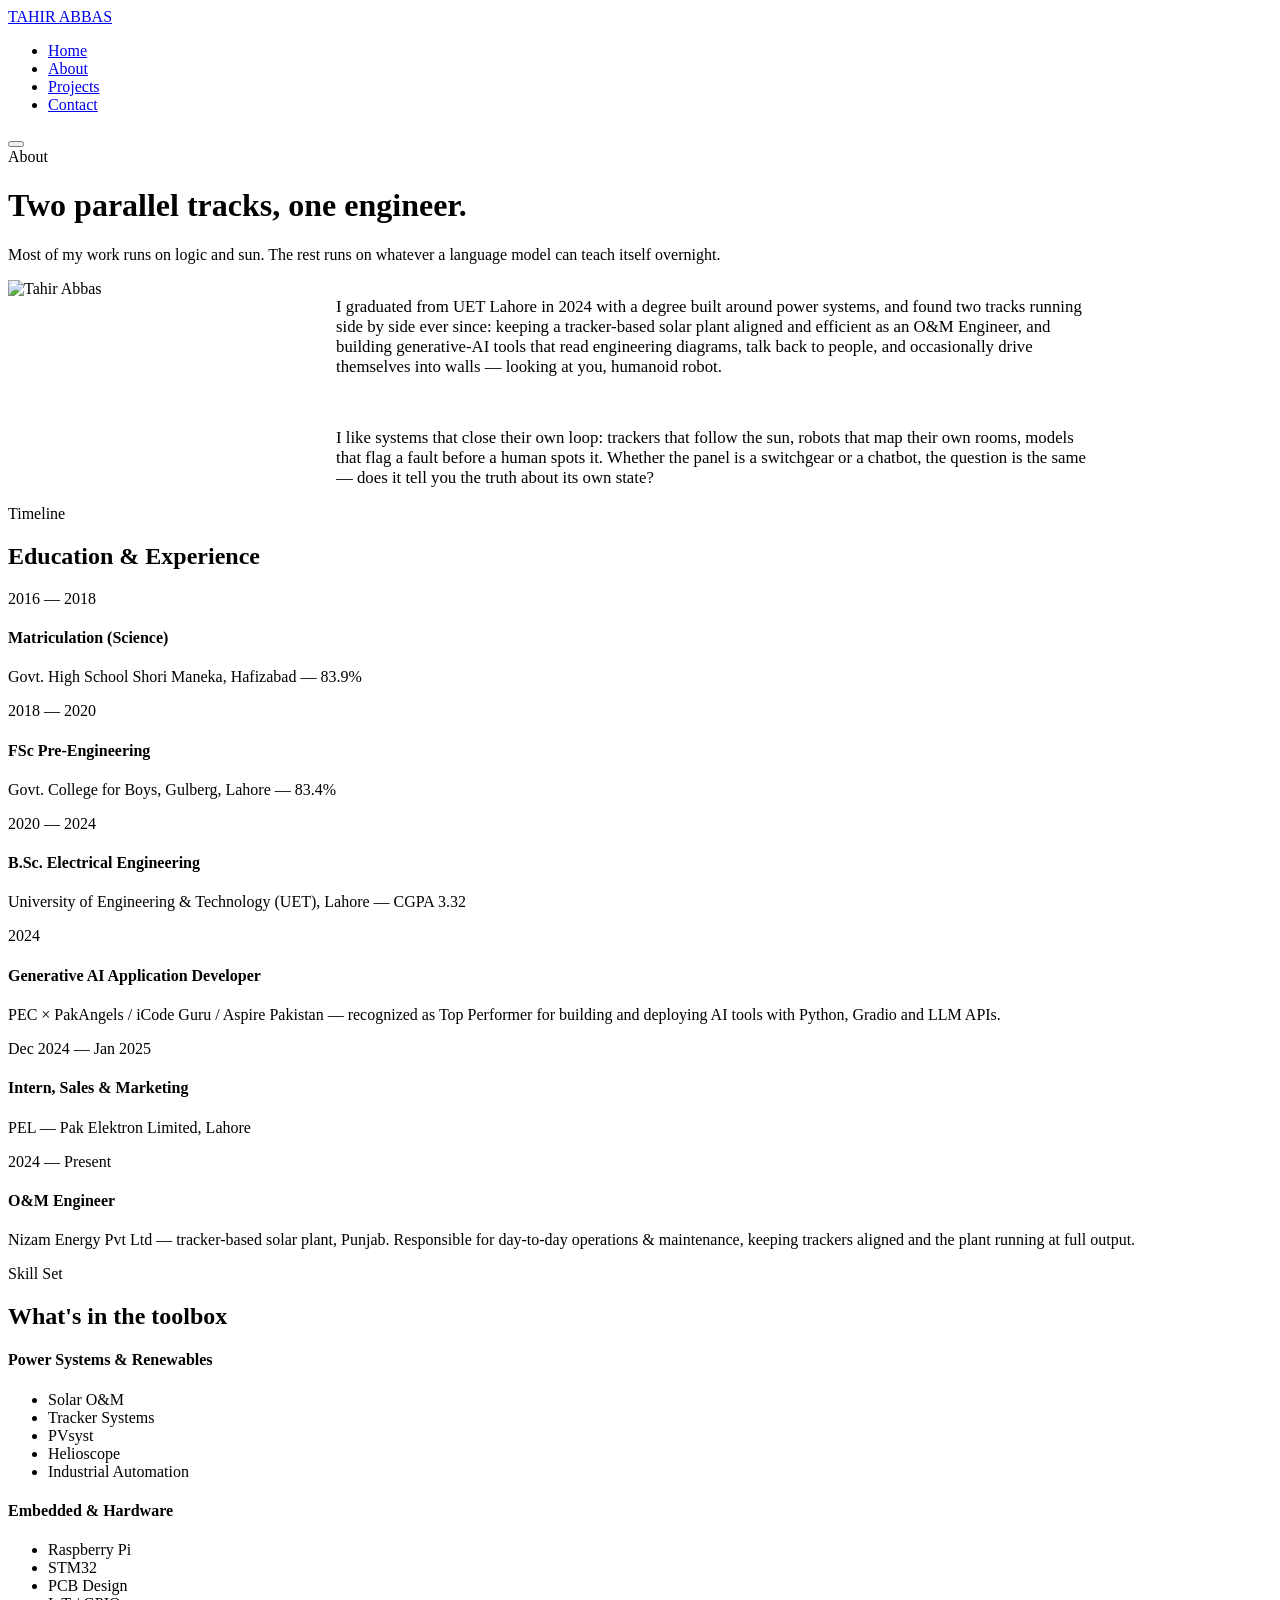
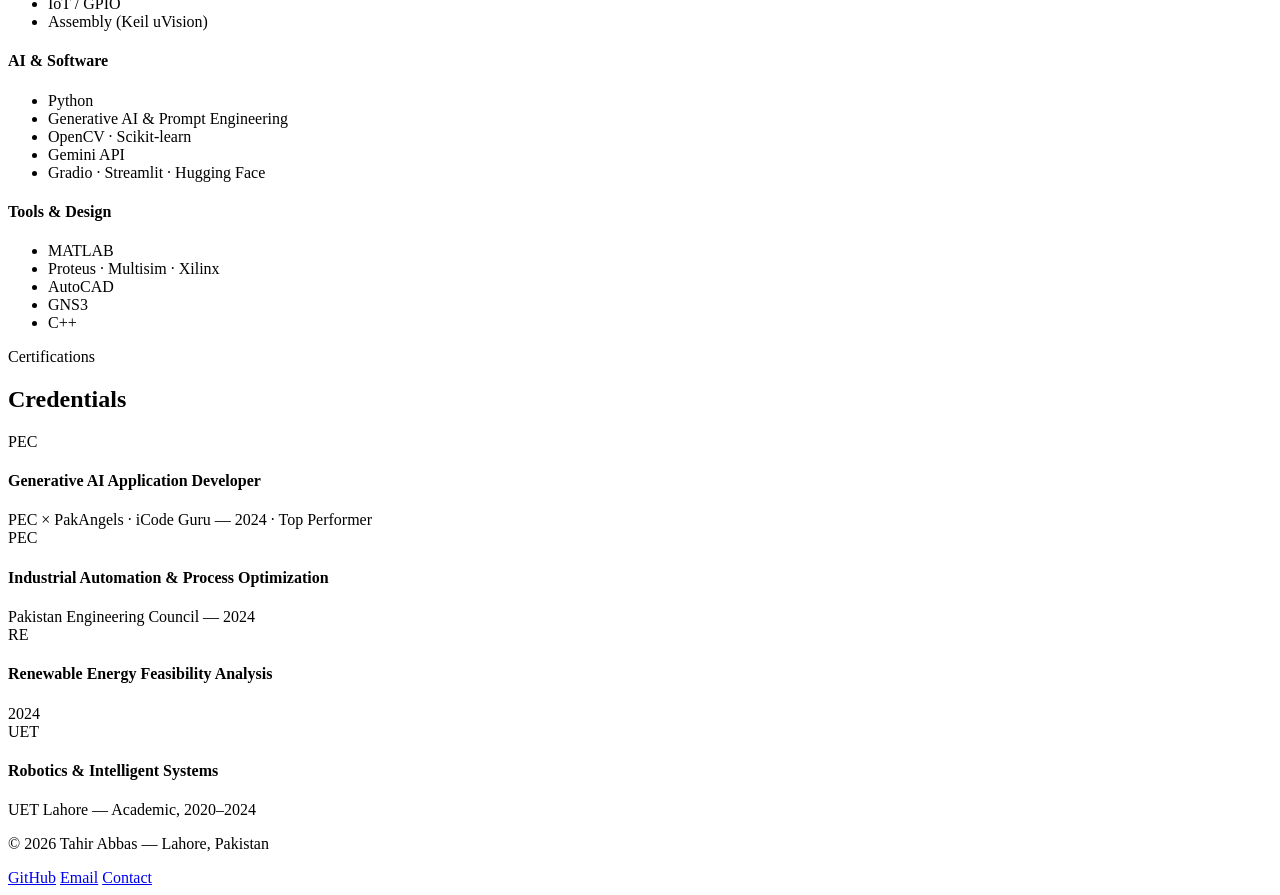
==== about.html @ 918311e6 "Add files via upload" ====
<!DOCTYPE html>
<html lang="en">
<head>
<meta charset="UTF-8">
<meta name="viewport" content="width=device-width, initial-scale=1.0">
<title>About — Tahir Abbas</title>
<meta name="description" content="Education, experience and certifications of Tahir Abbas, Electrical Engineer.">
<link rel="icon" href="data:image/svg+xml,%3Csvg xmlns='http://www.w3.org/2000/svg' viewBox='0 0 32 32'%3E%3Crect width='32' height='32' rx='6' fill='%2311161f'/%3E%3Ccircle cx='9' cy='9' r='3' fill='%2354c7d4'/%3E%3Ccircle cx='23' cy='23' r='3' fill='%23c97a3d'/%3E%3Cline x1='9' y1='9' x2='23' y2='23' stroke='%233a4252' stroke-width='2'/%3E%3C/svg%3E">
<link rel="preconnect" href="https://fonts.googleapis.com">
<link rel="preconnect" href="https://fonts.gstatic.com" crossorigin>
<link href="https://fonts.googleapis.com/css2?family=Sora:wght@500;600;700&family=IBM+Plex+Sans:wght@400;500;600&family=IBM+Plex+Mono:wght@400;500;600&display=swap" rel="stylesheet">
<link rel="stylesheet" href="css/style.css">
</head>
<body>

<nav class="site-nav">
  <div class="container">
    <a href="index.html" class="brand"><span class="dot"></span>TAHIR ABBAS</a>
    <ul class="nav-links">
      <li><a href="index.html">Home</a></li>
      <li><a href="about.html" class="active">About</a></li>
      <li><a href="projects.html">Projects</a></li>
      <li><a href="contact.html">Contact</a></li>
    </ul>
    <button class="nav-toggle" aria-label="Toggle navigation"><span></span><span></span><span></span></button>
  </div>
</nav>

<header class="page-header">
  <div class="container reveal">
    <span class="eyebrow">About</span>
    <h1>Two parallel tracks, one engineer.</h1>
    <p>Most of my work runs on logic and sun. The rest runs on whatever a language model can teach itself overnight.</p>
  </div>
</header>

<section class="section" style="border-top:none; padding-top:0;">
  <div class="container" style="display:grid; grid-template-columns: 280px 1fr; gap:48px; align-items:start;">
    <div class="reveal" style="position:relative;">
      <div style="position:absolute; inset:-18px; background:radial-gradient(circle at 50% 30%, var(--cyan-soft), transparent 70%); border-radius:50%; z-index:0;"></div>
      <img src="images/profile.png" alt="Tahir Abbas" style="position:relative; z-index:1; width:100%;">
    </div>
    <div class="featured-body reveal" style="padding:0; max-width:760px;">
      <p style="font-size:1.05rem;">I graduated from UET Lahore in 2024 with a degree built around power systems, and found two tracks running side by side ever since: keeping a tracker-based solar plant aligned and efficient as an O&amp;M Engineer, and building generative-AI tools that read engineering diagrams, talk back to people, and occasionally drive themselves into walls — looking at you, humanoid robot.</p>
      <br>
      <p style="font-size:1.05rem;">I like systems that close their own loop: trackers that follow the sun, robots that map their own rooms, models that flag a fault before a human spots it. Whether the panel is a switchgear or a chatbot, the question is the same — does it tell you the truth about its own state?</p>
    </div>
  </div>
</section>

<style>
@media (max-width: 720px) {
  section .container[style*="grid-template-columns: 280px"] { grid-template-columns: 1fr !important; }
  section .container[style*="grid-template-columns: 280px"] > div:first-child { max-width: 220px; margin: 0 auto; }
}
</style>

<section class="section">
  <div class="container">
    <div class="section-head reveal">
      <span class="eyebrow">Timeline</span>
      <h2>Education &amp; Experience</h2>
    </div>
    <div class="timeline">

      <div class="t-node reveal">
        <div class="t-meta">2016 — 2018</div>
        <h4>Matriculation (Science)</h4>
        <p>Govt. High School Shori Maneka, Hafizabad — 83.9%</p>
      </div>

      <div class="t-node reveal">
        <div class="t-meta">2018 — 2020</div>
        <h4>FSc Pre-Engineering</h4>
        <p>Govt. College for Boys, Gulberg, Lahore — 83.4%</p>
      </div>

      <div class="t-node reveal">
        <div class="t-meta">2020 — 2024</div>
        <h4>B.Sc. Electrical Engineering</h4>
        <p>University of Engineering &amp; Technology (UET), Lahore — CGPA 3.32</p>
      </div>

      <div class="t-node reveal">
        <div class="t-meta">2024</div>
        <h4>Generative AI Application Developer</h4>
        <p>PEC × PakAngels / iCode Guru / Aspire Pakistan — recognized as Top Performer for building and deploying AI tools with Python, Gradio and LLM APIs.</p>
      </div>

      <div class="t-node reveal">
        <div class="t-meta">Dec 2024 — Jan 2025</div>
        <h4>Intern, Sales &amp; Marketing</h4>
        <p>PEL — Pak Elektron Limited, Lahore</p>
      </div>

      <div class="t-node is-current reveal">
        <div class="t-meta">2024 — Present</div>
        <h4>O&amp;M Engineer</h4>
        <p>Nizam Energy Pvt Ltd — tracker-based solar plant, Punjab. Responsible for day-to-day operations &amp; maintenance, keeping trackers aligned and the plant running at full output.</p>
      </div>

    </div>
  </div>
</section>

<section class="section">
  <div class="container">
    <div class="section-head reveal">
      <span class="eyebrow">Skill Set</span>
      <h2>What's in the toolbox</h2>
    </div>
    <div class="skill-grid">
      <div class="skill-panel reveal">
        <div class="icon-line"></div>
        <h4>Power Systems &amp; Renewables</h4>
        <ul>
          <li>Solar O&amp;M</li>
          <li>Tracker Systems</li>
          <li>PVsyst</li>
          <li>Helioscope</li>
          <li>Industrial Automation</li>
        </ul>
      </div>
      <div class="skill-panel reveal">
        <div class="icon-line"></div>
        <h4>Embedded &amp; Hardware</h4>
        <ul>
          <li>Raspberry Pi</li>
          <li>STM32</li>
          <li>PCB Design</li>
          <li>IoT / GPIO</li>
          <li>Assembly (Keil uVision)</li>
        </ul>
      </div>
      <div class="skill-panel reveal">
        <div class="icon-line"></div>
        <h4>AI &amp; Software</h4>
        <ul>
          <li>Python</li>
          <li>Generative AI &amp; Prompt Engineering</li>
          <li>OpenCV · Scikit-learn</li>
          <li>Gemini API</li>
          <li>Gradio · Streamlit · Hugging Face</li>
        </ul>
      </div>
      <div class="skill-panel reveal">
        <div class="icon-line"></div>
        <h4>Tools &amp; Design</h4>
        <ul>
          <li>MATLAB</li>
          <li>Proteus · Multisim · Xilinx</li>
          <li>AutoCAD</li>
          <li>GNS3</li>
          <li>C++</li>
        </ul>
      </div>
    </div>
  </div>
</section>

<section class="section">
  <div class="container">
    <div class="section-head reveal">
      <span class="eyebrow">Certifications</span>
      <h2>Credentials</h2>
    </div>
    <div class="cert-row reveal">
      <div class="cert-card">
        <div class="cert-mark">PEC</div>
        <div>
          <h4>Generative AI Application Developer</h4>
          <span>PEC × PakAngels · iCode Guru — 2024 · Top Performer</span>
        </div>
      </div>
      <div class="cert-card">
        <div class="cert-mark">PEC</div>
        <div>
          <h4>Industrial Automation &amp; Process Optimization</h4>
          <span>Pakistan Engineering Council — 2024</span>
        </div>
      </div>
      <div class="cert-card">
        <div class="cert-mark">RE</div>
        <div>
          <h4>Renewable Energy Feasibility Analysis</h4>
          <span>2024</span>
        </div>
      </div>
      <div class="cert-card">
        <div class="cert-mark">UET</div>
        <div>
          <h4>Robotics &amp; Intelligent Systems</h4>
          <span>UET Lahore — Academic, 2020–2024</span>
        </div>
      </div>
    </div>
  </div>
</section>

<footer>
  <div class="container">
    <p>© 2026 Tahir Abbas — Lahore, Pakistan</p>
    <div class="footer-links">
      <a href="https://github.com/ee-tahirabbas" target="_blank" rel="noopener">GitHub</a>
      <a href="mailto:ee.tahirabbas@gmail.com">Email</a>
      <a href="contact.html">Contact</a>
    </div>
  </div>
</footer>

<script src="js/main.js"></script>
</body>
</html>
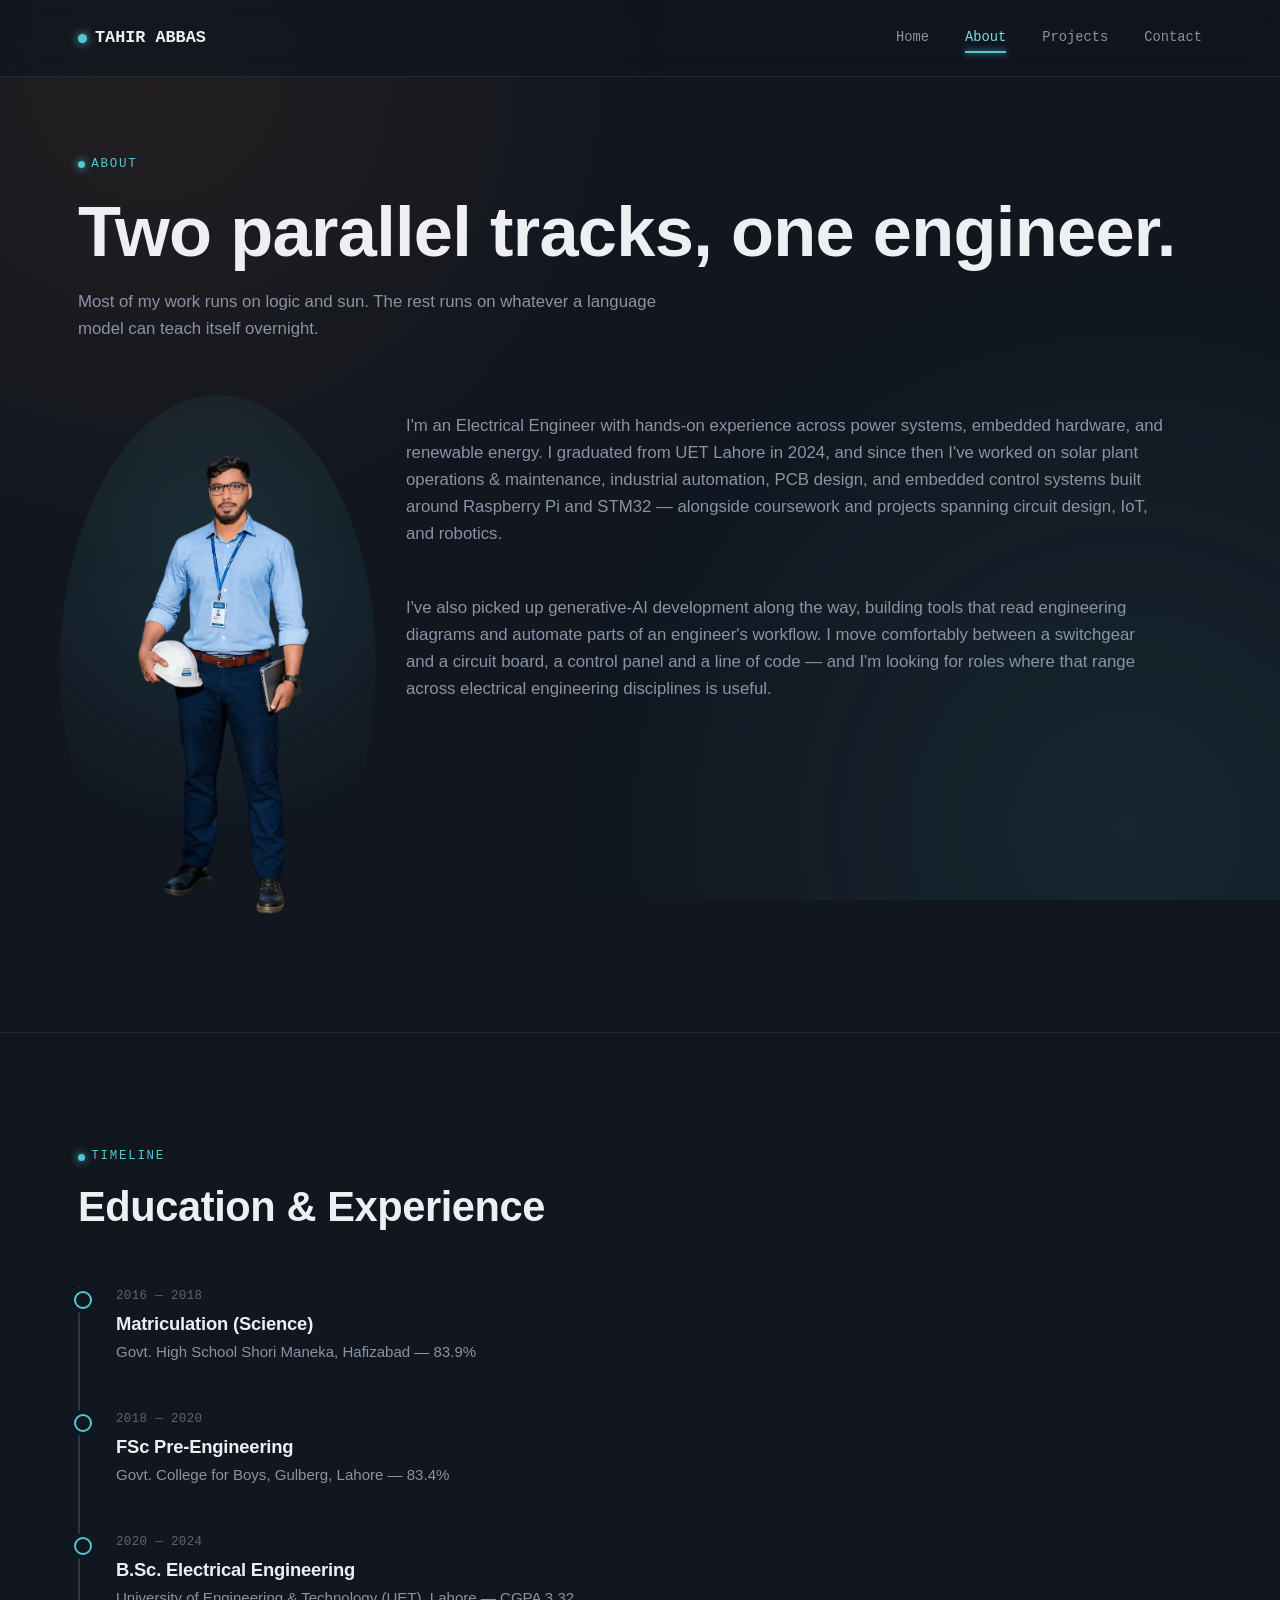
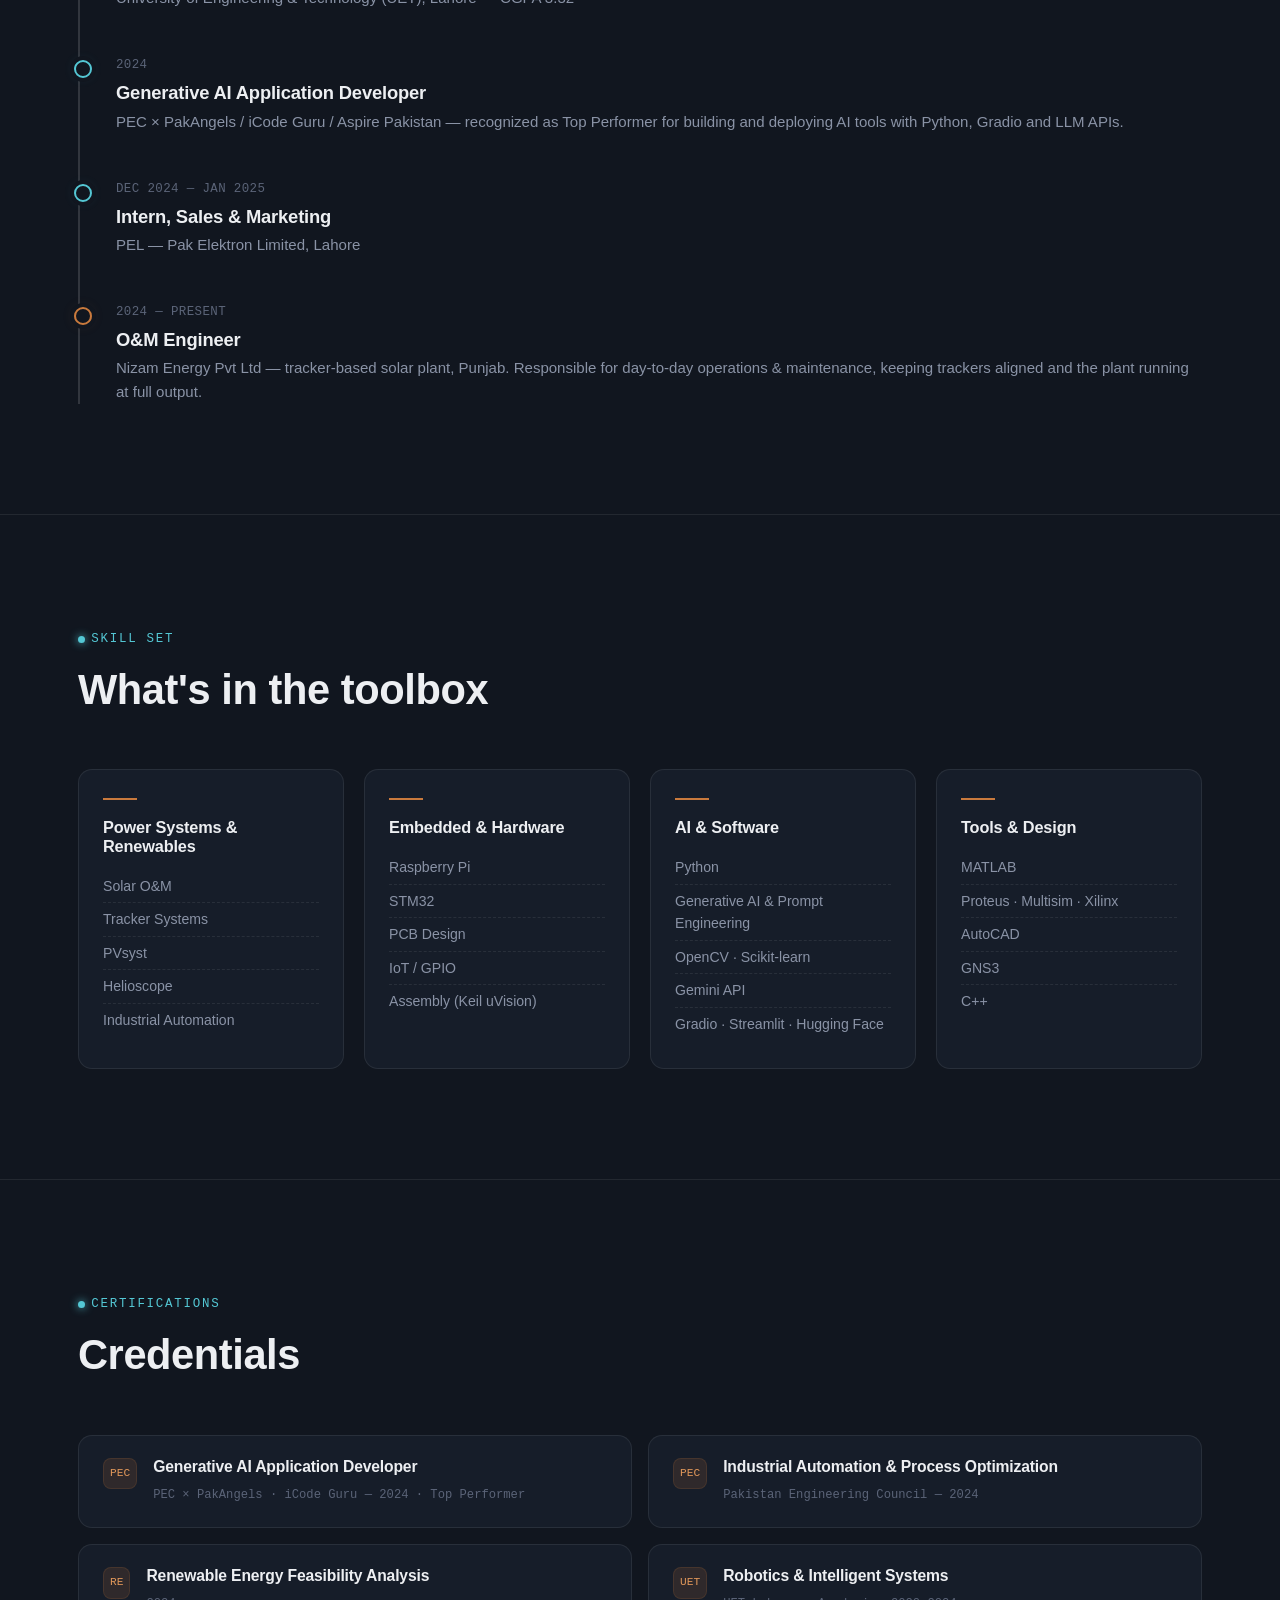
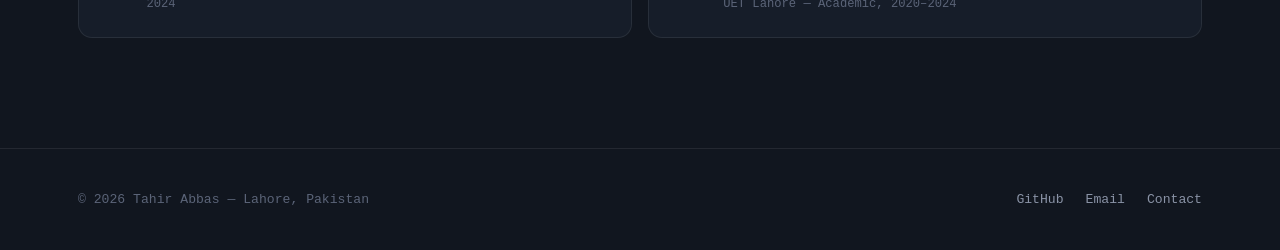
==== commit 34fb7e19: "Update about.html" ====
--- a/about.html
+++ b/about.html
@@ -41,9 +41,9 @@
       <img src="images/profile.png" alt="Tahir Abbas" style="position:relative; z-index:1; width:100%;">
     </div>
     <div class="featured-body reveal" style="padding:0; max-width:760px;">
-      <p style="font-size:1.05rem;">I graduated from UET Lahore in 2024 with a degree built around power systems, and found two tracks running side by side ever since: keeping a tracker-based solar plant aligned and efficient as an O&amp;M Engineer, and building generative-AI tools that read engineering diagrams, talk back to people, and occasionally drive themselves into walls — looking at you, humanoid robot.</p>
+      <p style="font-size:1.05rem;">I'm an Electrical Engineer with hands-on experience across power systems, embedded hardware, and renewable energy. I graduated from UET Lahore in 2024, and since then I've worked on solar plant operations &amp; maintenance, industrial automation, PCB design, and embedded control systems built around Raspberry Pi and STM32 — alongside coursework and projects spanning circuit design, IoT, and robotics.</p>
       <br>
-      <p style="font-size:1.05rem;">I like systems that close their own loop: trackers that follow the sun, robots that map their own rooms, models that flag a fault before a human spots it. Whether the panel is a switchgear or a chatbot, the question is the same — does it tell you the truth about its own state?</p>
+      <p style="font-size:1.05rem;">I've also picked up generative-AI development along the way, building tools that read engineering diagrams and automate parts of an engineer's workflow. I move comfortably between a switchgear and a circuit board, a control panel and a line of code — and I'm looking for roles where that range across electrical engineering disciplines is useful.</p>
     </div>
   </div>
 </section>
--- a/css/style.css
+++ b/css/style.css
@@ -0,0 +1,558 @@
+/* ============================================================
+   Tahir Abbas — Portfolio
+   Design language: "single-line diagram" — substation night,
+   copper wire, oscilloscope cyan. See README for rationale.
+   ============================================================ */
+
+/* ---------- Tokens ---------- */
+:root {
+  --bg: #11161f;
+  --bg-soft: #0d1117;
+  --panel: #161d29;
+  --panel-2: #1c2433;
+  --hairline: rgba(255, 255, 255, 0.08);
+  --hairline-strong: rgba(255, 255, 255, 0.14);
+
+  --text: #edeff2;
+  --text-muted: #8a93a6;
+  --text-faint: #5b6478;
+
+  --copper: #c97a3d;
+  --copper-bright: #e0975a;
+  --copper-soft: rgba(201, 122, 61, 0.14);
+
+  --cyan: #54c7d4;
+  --cyan-bright: #7adce6;
+  --cyan-soft: rgba(84, 199, 212, 0.14);
+
+  --live: #5fbf7a;
+
+  --radius-s: 8px;
+  --radius-m: 14px;
+  --radius-l: 22px;
+
+  --font-display: "Sora", "IBM Plex Sans", sans-serif;
+  --font-body: "IBM Plex Sans", sans-serif;
+  --font-mono: "IBM Plex Mono", monospace;
+
+  --container: 1180px;
+  --ease: cubic-bezier(0.22, 1, 0.36, 1);
+}
+
+/* ---------- Reset ---------- */
+* { margin: 0; padding: 0; box-sizing: border-box; }
+
+html { scroll-behavior: smooth; }
+
+body {
+  background: var(--bg);
+  color: var(--text);
+  font-family: var(--font-body);
+  font-size: 16px;
+  line-height: 1.6;
+  -webkit-font-smoothing: antialiased;
+  overflow-x: hidden;
+}
+
+/* subtle current-flow texture across the whole page */
+body::before {
+  content: "";
+  position: fixed;
+  inset: 0;
+  pointer-events: none;
+  z-index: 0;
+  background-image:
+    radial-gradient(circle at 12% 8%, var(--copper-soft), transparent 38%),
+    radial-gradient(circle at 88% 92%, var(--cyan-soft), transparent 42%);
+  opacity: 0.7;
+}
+
+img { max-width: 100%; display: block; }
+a { color: inherit; text-decoration: none; }
+ul { list-style: none; }
+button { font-family: inherit; cursor: pointer; border: none; background: none; color: inherit; }
+
+h1, h2, h3, h4 {
+  font-family: var(--font-display);
+  font-weight: 600;
+  letter-spacing: -0.01em;
+  line-height: 1.15;
+}
+
+h1 { font-size: clamp(2.4rem, 6vw, 4.4rem); }
+h2 { font-size: clamp(1.8rem, 3.6vw, 2.6rem); }
+h3 { font-size: 1.25rem; }
+
+p { color: var(--text-muted); }
+
+.eyebrow {
+  font-family: var(--font-mono);
+  font-size: 0.78rem;
+  letter-spacing: 0.14em;
+  text-transform: uppercase;
+  color: var(--cyan);
+  display: inline-flex;
+  align-items: center;
+  gap: 0.5em;
+}
+.eyebrow::before {
+  content: "";
+  width: 7px;
+  height: 7px;
+  border-radius: 50%;
+  background: var(--cyan);
+  box-shadow: 0 0 8px var(--cyan);
+}
+
+.container {
+  width: 100%;
+  max-width: var(--container);
+  margin: 0 auto;
+  padding: 0 28px;
+}
+
+section { position: relative; z-index: 1; }
+
+/* ---------- Buttons ---------- */
+.btn {
+  font-family: var(--font-mono);
+  font-size: 0.88rem;
+  letter-spacing: 0.02em;
+  padding: 0.85em 1.6em;
+  border-radius: var(--radius-s);
+  display: inline-flex;
+  align-items: center;
+  gap: 0.6em;
+  transition: transform 0.25s var(--ease), box-shadow 0.25s var(--ease), background 0.25s var(--ease), border-color .25s var(--ease);
+  white-space: nowrap;
+}
+.btn-primary {
+  background: linear-gradient(135deg, var(--copper) 0%, var(--copper-bright) 100%);
+  color: #11161f;
+  font-weight: 600;
+  box-shadow: 0 8px 24px -8px rgba(201, 122, 61, 0.55);
+}
+.btn-primary:hover { transform: translateY(-2px); box-shadow: 0 14px 30px -10px rgba(201, 122, 61, 0.65); }
+
+.btn-ghost {
+  border: 1px solid var(--hairline-strong);
+  color: var(--text);
+}
+.btn-ghost:hover { border-color: var(--cyan); color: var(--cyan-bright); transform: translateY(-2px); }
+
+.btn-row { display: flex; gap: 14px; flex-wrap: wrap; }
+
+/* ---------- Nav ---------- */
+.site-nav {
+  position: fixed;
+  top: 0; left: 0; right: 0;
+  z-index: 100;
+  backdrop-filter: blur(14px);
+  background: rgba(17, 22, 31, 0.72);
+  border-bottom: 1px solid var(--hairline);
+}
+.site-nav .container {
+  display: flex;
+  align-items: center;
+  justify-content: space-between;
+  height: 76px;
+}
+.brand {
+  font-family: var(--font-mono);
+  font-size: 1.05rem;
+  font-weight: 600;
+  display: flex;
+  align-items: center;
+  gap: 8px;
+}
+.brand .dot {
+  width: 9px; height: 9px; border-radius: 50%;
+  background: var(--cyan);
+  box-shadow: 0 0 10px var(--cyan);
+}
+.nav-links {
+  display: flex;
+  gap: 36px;
+  font-family: var(--font-mono);
+  font-size: 0.86rem;
+}
+.nav-links a {
+  position: relative;
+  color: var(--text-muted);
+  padding: 6px 0;
+  transition: color 0.2s;
+}
+.nav-links a::after {
+  content: "";
+  position: absolute;
+  left: 0; bottom: -2px;
+  width: 0%; height: 1.5px;
+  background: var(--cyan);
+  box-shadow: 0 0 6px var(--cyan);
+  transition: width 0.3s var(--ease);
+}
+.nav-links a:hover { color: var(--text); }
+.nav-links a:hover::after { width: 100%; }
+.nav-links a.active { color: var(--cyan-bright); }
+.nav-links a.active::after { width: 100%; }
+
+.nav-toggle {
+  display: none;
+  width: 32px; height: 24px;
+  position: relative;
+}
+.nav-toggle span {
+  position: absolute; left: 0; right: 0; height: 2px;
+  background: var(--text);
+  transition: all 0.25s var(--ease);
+}
+.nav-toggle span:nth-child(1) { top: 0; }
+.nav-toggle span:nth-child(2) { top: 11px; }
+.nav-toggle span:nth-child(3) { top: 22px; }
+.nav-toggle.open span:nth-child(1) { top: 11px; transform: rotate(45deg); }
+.nav-toggle.open span:nth-child(2) { opacity: 0; }
+.nav-toggle.open span:nth-child(3) { top: 11px; transform: rotate(-45deg); }
+
+/* ---------- Hero ---------- */
+.hero {
+  position: relative;
+  min-height: 92vh;
+  display: flex;
+  align-items: center;
+  padding-top: 76px;
+  overflow: hidden;
+}
+#hero-canvas-wrap {
+  position: absolute;
+  inset: 0;
+  z-index: 0;
+}
+#hero-canvas-wrap canvas { display: block; width: 100%; height: 100%; }
+.hero::after {
+  content: "";
+  position: absolute;
+  inset: 0;
+  background: linear-gradient(180deg, rgba(17,22,31,0.1) 0%, rgba(17,22,31,0.55) 65%, var(--bg) 100%);
+  z-index: 1;
+  pointer-events: none;
+}
+.hero-inner {
+  position: relative;
+  z-index: 2;
+  max-width: 760px;
+}
+.hero-inner h1 { margin: 18px 0 18px; }
+.hero-inner h1 .accent { color: var(--copper-bright); }
+.hero-tagline {
+  font-size: 1.15rem;
+  max-width: 560px;
+  margin-bottom: 34px;
+}
+.stat-strip {
+  display: flex;
+  gap: 38px;
+  margin-top: 56px;
+  flex-wrap: wrap;
+}
+.stat {
+  font-family: var(--font-mono);
+}
+.stat .num {
+  font-size: 1.5rem;
+  color: var(--text);
+  font-weight: 600;
+  display: block;
+}
+.stat .label {
+  font-size: 0.76rem;
+  color: var(--text-faint);
+  letter-spacing: 0.04em;
+  text-transform: uppercase;
+}
+
+/* ---------- Sections ---------- */
+.section {
+  padding: 110px 0;
+  border-top: 1px solid var(--hairline);
+}
+.section-head { max-width: 640px; margin-bottom: 56px; }
+.section-head .eyebrow { margin-bottom: 16px; }
+.section-head p { margin-top: 16px; font-size: 1.05rem; }
+
+/* ---------- Featured project banner ---------- */
+.featured-card {
+  display: grid;
+  grid-template-columns: 1.1fr 1fr;
+  gap: 0;
+  background: var(--panel);
+  border: 1px solid var(--hairline);
+  border-radius: var(--radius-l);
+  overflow: hidden;
+}
+.featured-media {
+  position: relative;
+  background: var(--panel-2);
+  min-height: 320px;
+}
+.featured-media img { width: 100%; height: 100%; object-fit: contain; }
+.featured-body {
+  padding: 48px;
+  display: flex;
+  flex-direction: column;
+  justify-content: center;
+}
+.status-pill {
+  display: inline-flex;
+  align-items: center;
+  gap: 7px;
+  font-family: var(--font-mono);
+  font-size: 0.76rem;
+  letter-spacing: 0.06em;
+  text-transform: uppercase;
+  color: var(--live);
+  background: rgba(95, 191, 122, 0.12);
+  border: 1px solid rgba(95, 191, 122, 0.3);
+  padding: 5px 12px;
+  border-radius: 999px;
+  width: fit-content;
+  margin-bottom: 18px;
+}
+.status-pill.muted {
+  color: var(--text-muted);
+  background: rgba(255,255,255,0.04);
+  border-color: var(--hairline-strong);
+}
+.status-pill .dot { width: 6px; height: 6px; border-radius: 50%; background: currentColor; box-shadow: 0 0 6px currentColor; }
+.featured-body h3 { font-size: 1.7rem; margin-bottom: 14px; }
+.featured-body p { margin-bottom: 22px; }
+.tag-row { display: flex; gap: 8px; flex-wrap: wrap; margin-bottom: 26px; }
+.tag {
+  font-family: var(--font-mono);
+  font-size: 0.74rem;
+  padding: 5px 11px;
+  border-radius: 999px;
+  border: 1px solid var(--hairline-strong);
+  color: var(--text-muted);
+}
+
+/* ---------- Skill panels ---------- */
+.skill-grid {
+  display: grid;
+  grid-template-columns: repeat(4, 1fr);
+  gap: 20px;
+}
+.skill-panel {
+  background: var(--panel);
+  border: 1px solid var(--hairline);
+  border-radius: var(--radius-m);
+  padding: 28px 24px;
+  transition: border-color 0.3s, transform 0.3s var(--ease);
+}
+.skill-panel:hover { border-color: var(--cyan); transform: translateY(-4px); }
+.skill-panel .icon-line {
+  width: 34px; height: 2px; background: var(--copper); margin-bottom: 18px;
+}
+.skill-panel h4 { font-family: var(--font-display); font-size: 1.02rem; margin-bottom: 14px; }
+.skill-panel ul li {
+  font-size: 0.88rem;
+  color: var(--text-muted);
+  padding: 5px 0;
+  border-bottom: 1px dashed var(--hairline);
+}
+.skill-panel ul li:last-child { border-bottom: none; }
+
+/* ---------- Timeline (busbar) ---------- */
+.timeline {
+  position: relative;
+  padding-left: 36px;
+  border-left: 2px solid var(--hairline-strong);
+}
+.t-node {
+  position: relative;
+  padding-bottom: 46px;
+}
+.t-node:last-child { padding-bottom: 0; }
+.t-node::before {
+  content: "";
+  position: absolute;
+  left: -42px;
+  top: 4px;
+  width: 14px; height: 14px;
+  border-radius: 50%;
+  background: var(--bg);
+  border: 2px solid var(--cyan);
+  box-shadow: 0 0 0 4px var(--bg), 0 0 12px var(--cyan-soft);
+}
+.t-node.is-current::before { border-color: var(--copper); box-shadow: 0 0 0 4px var(--bg), 0 0 14px var(--copper-soft); }
+.t-meta {
+  font-family: var(--font-mono);
+  font-size: 0.78rem;
+  color: var(--text-faint);
+  letter-spacing: 0.03em;
+  margin-bottom: 6px;
+  text-transform: uppercase;
+}
+.t-node h4 { font-size: 1.15rem; margin-bottom: 6px; }
+.t-node p { font-size: 0.94rem; margin: 0; }
+
+/* ---------- Cert badges ---------- */
+.cert-row {
+  display: grid;
+  grid-template-columns: repeat(2, 1fr);
+  gap: 16px;
+}
+.cert-card {
+  background: var(--panel);
+  border: 1px solid var(--hairline);
+  border-radius: var(--radius-m);
+  padding: 22px 24px;
+  display: flex;
+  gap: 16px;
+  align-items: flex-start;
+}
+.cert-mark {
+  font-family: var(--font-mono);
+  font-size: 0.7rem;
+  color: var(--copper-bright);
+  border: 1px solid var(--copper-soft);
+  background: var(--copper-soft);
+  padding: 6px;
+  border-radius: var(--radius-s);
+  flex-shrink: 0;
+}
+.cert-card h4 { font-size: 0.98rem; margin-bottom: 4px; }
+.cert-card span { font-family: var(--font-mono); font-size: 0.76rem; color: var(--text-faint); }
+
+/* ---------- Project cards ---------- */
+.project-grid {
+  display: grid;
+  grid-template-columns: repeat(3, 1fr);
+  gap: 24px;
+}
+.project-card {
+  background: var(--panel);
+  border: 1px solid var(--hairline);
+  border-radius: var(--radius-m);
+  overflow: hidden;
+  transition: border-color 0.3s, box-shadow 0.3s;
+  transform-style: preserve-3d;
+  will-change: transform;
+}
+.project-card:hover { border-color: var(--hairline-strong); box-shadow: 0 24px 48px -24px rgba(0,0,0,0.6); }
+.project-media { aspect-ratio: 16/10; background: var(--panel-2); overflow: hidden; }
+.project-media img { width: 100%; height: 100%; object-fit: contain; transition: transform 0.5s var(--ease); }
+.project-card:hover .project-media img { transform: scale(1.06); }
+.project-body { padding: 22px 22px 26px; }
+.project-body h4 { font-size: 1.08rem; margin: 10px 0 8px; }
+.project-body p { font-size: 0.9rem; margin-bottom: 16px; }
+.project-links { display: flex; gap: 16px; font-family: var(--font-mono); font-size: 0.8rem; }
+.project-links a { color: var(--cyan); border-bottom: 1px solid transparent; }
+.project-links a:hover { border-bottom-color: var(--cyan); }
+.tag-row.small .tag { font-size: 0.68rem; padding: 3px 9px; }
+
+/* ---------- Contact ---------- */
+.contact-grid {
+  display: grid;
+  grid-template-columns: 1fr 1fr;
+  gap: 28px;
+}
+.contact-card {
+  background: var(--panel);
+  border: 1px solid var(--hairline);
+  border-radius: var(--radius-l);
+  padding: 38px;
+}
+.contact-row {
+  display: flex;
+  align-items: center;
+  justify-content: space-between;
+  padding: 16px 0;
+  border-bottom: 1px solid var(--hairline);
+}
+.contact-row:last-child { border-bottom: none; }
+.contact-row .k { font-family: var(--font-mono); font-size: 0.78rem; color: var(--text-faint); text-transform: uppercase; letter-spacing: 0.05em; }
+.contact-row .v { font-size: 1rem; }
+.copy-btn {
+  font-family: var(--font-mono);
+  font-size: 0.74rem;
+  color: var(--cyan);
+  border: 1px solid var(--cyan-soft);
+  padding: 4px 10px;
+  border-radius: var(--radius-s);
+  transition: background 0.2s;
+}
+.copy-btn:hover { background: var(--cyan-soft); }
+
+/* ---------- Footer ---------- */
+footer {
+  border-top: 1px solid var(--hairline);
+  padding: 40px 0;
+}
+footer .container {
+  display: flex;
+  justify-content: space-between;
+  align-items: center;
+  flex-wrap: wrap;
+  gap: 16px;
+}
+footer p { font-size: 0.82rem; font-family: var(--font-mono); color: var(--text-faint); }
+.footer-links { display: flex; gap: 22px; font-family: var(--font-mono); font-size: 0.82rem; }
+.footer-links a { color: var(--text-muted); }
+.footer-links a:hover { color: var(--cyan); }
+
+/* ---------- Reveal animation ---------- */
+.reveal {
+  opacity: 0;
+  transform: translateY(24px);
+  transition: opacity 0.7s var(--ease), transform 0.7s var(--ease);
+}
+.reveal.is-visible { opacity: 1; transform: translateY(0); }
+
+/* ---------- Page header (non-home pages) ---------- */
+.page-header {
+  padding: 150px 0 70px;
+}
+.page-header .eyebrow { margin-bottom: 18px; }
+.page-header p { max-width: 600px; margin-top: 16px; font-size: 1.05rem; }
+
+/* ---------- Responsive ---------- */
+@media (max-width: 980px) {
+  .skill-grid { grid-template-columns: repeat(2, 1fr); }
+  .project-grid { grid-template-columns: repeat(2, 1fr); }
+  .featured-card { grid-template-columns: 1fr; }
+  .featured-media { min-height: 240px; }
+  .contact-grid { grid-template-columns: 1fr; }
+}
+
+@media (max-width: 720px) {
+  .nav-links { display: none; }
+  .nav-toggle { display: block; }
+  .site-nav.menu-open .nav-links {
+    display: flex;
+    position: absolute;
+    top: 76px; left: 0; right: 0;
+    flex-direction: column;
+    background: var(--bg-soft);
+    padding: 20px 28px 28px;
+    border-bottom: 1px solid var(--hairline);
+    gap: 18px;
+  }
+  .skill-grid { grid-template-columns: 1fr; }
+  .project-grid { grid-template-columns: 1fr; }
+  .cert-row { grid-template-columns: 1fr; }
+  .stat-strip { gap: 26px; }
+  .section { padding: 80px 0; }
+  .page-header { padding: 130px 0 50px; }
+}
+
+/* ---------- Reduced motion ---------- */
+@media (prefers-reduced-motion: reduce) {
+  * { animation-duration: 0.001ms !important; animation-iteration-count: 1 !important; transition-duration: 0.001ms !important; scroll-behavior: auto !important; }
+}
+
+/* ---------- Focus visibility ---------- */
+a:focus-visible, button:focus-visible {
+  outline: 2px solid var(--cyan);
+  outline-offset: 3px;
+  border-radius: 4px;
+}
